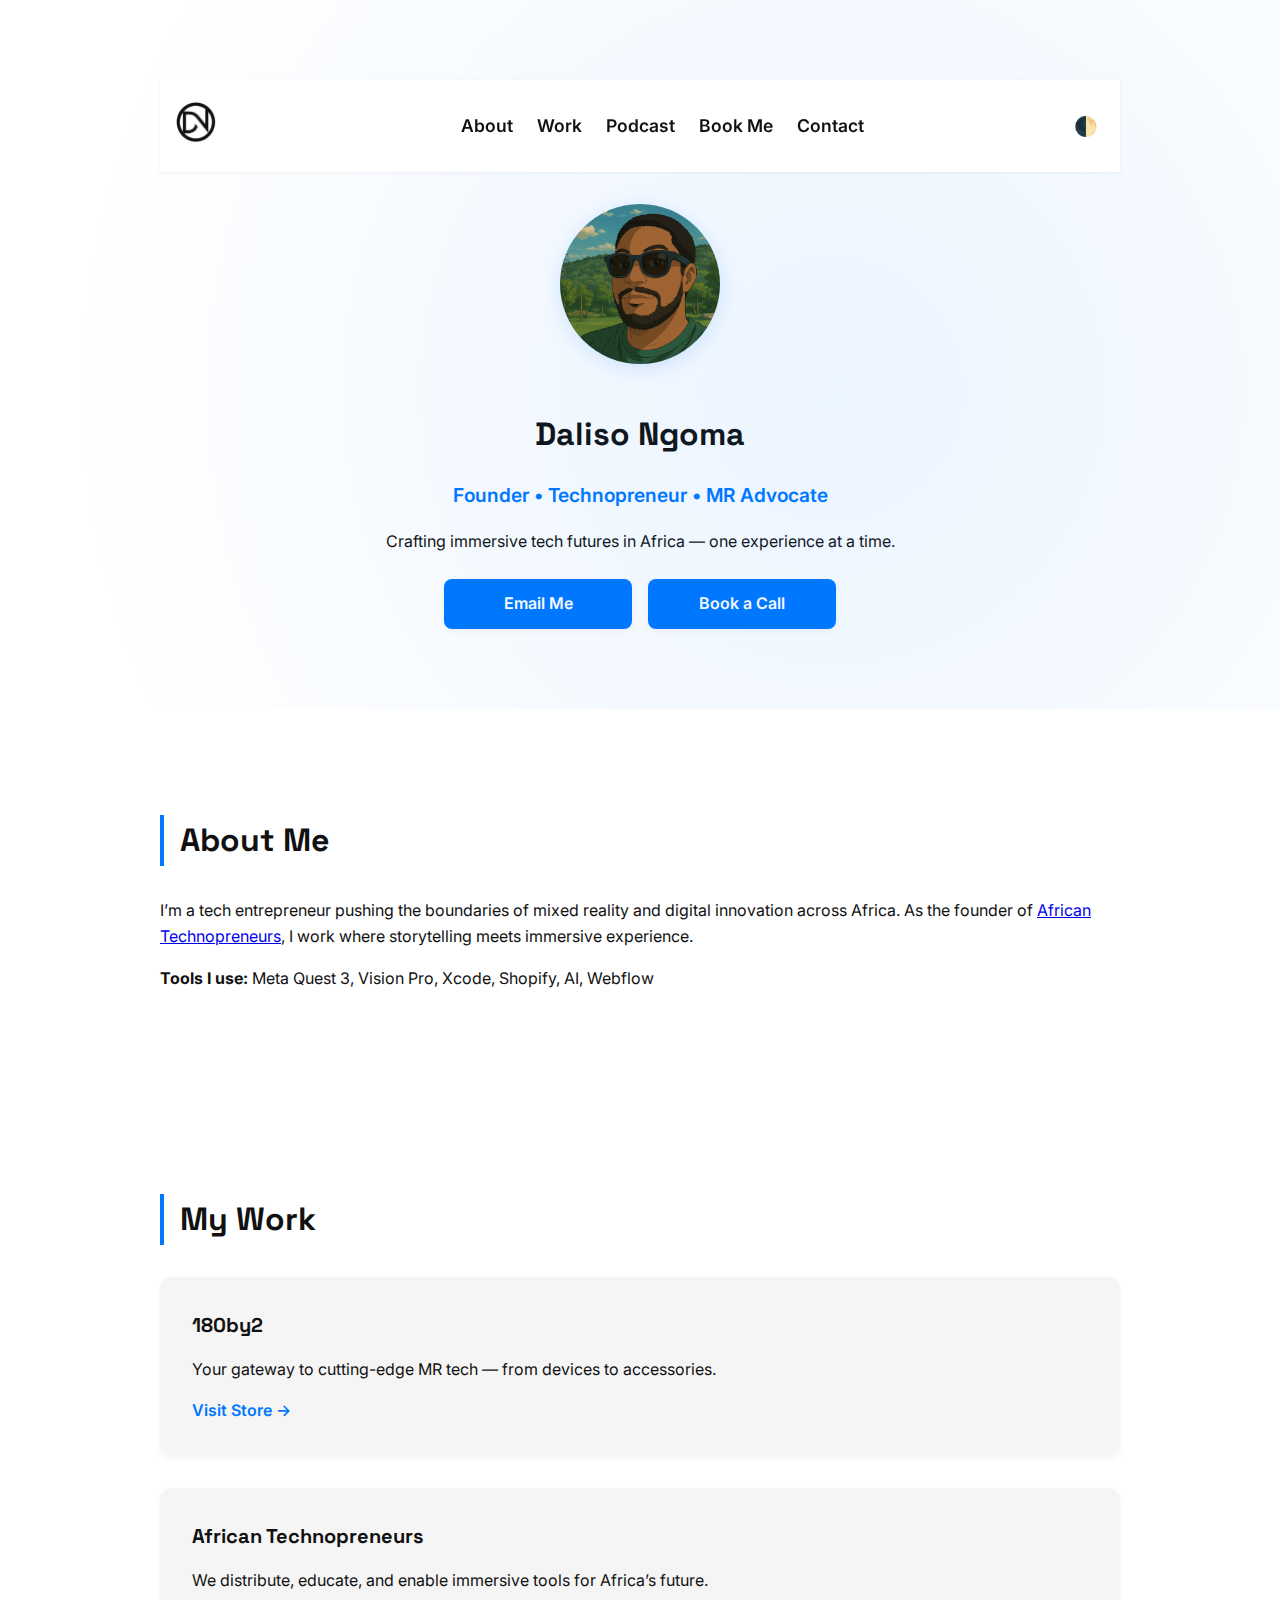
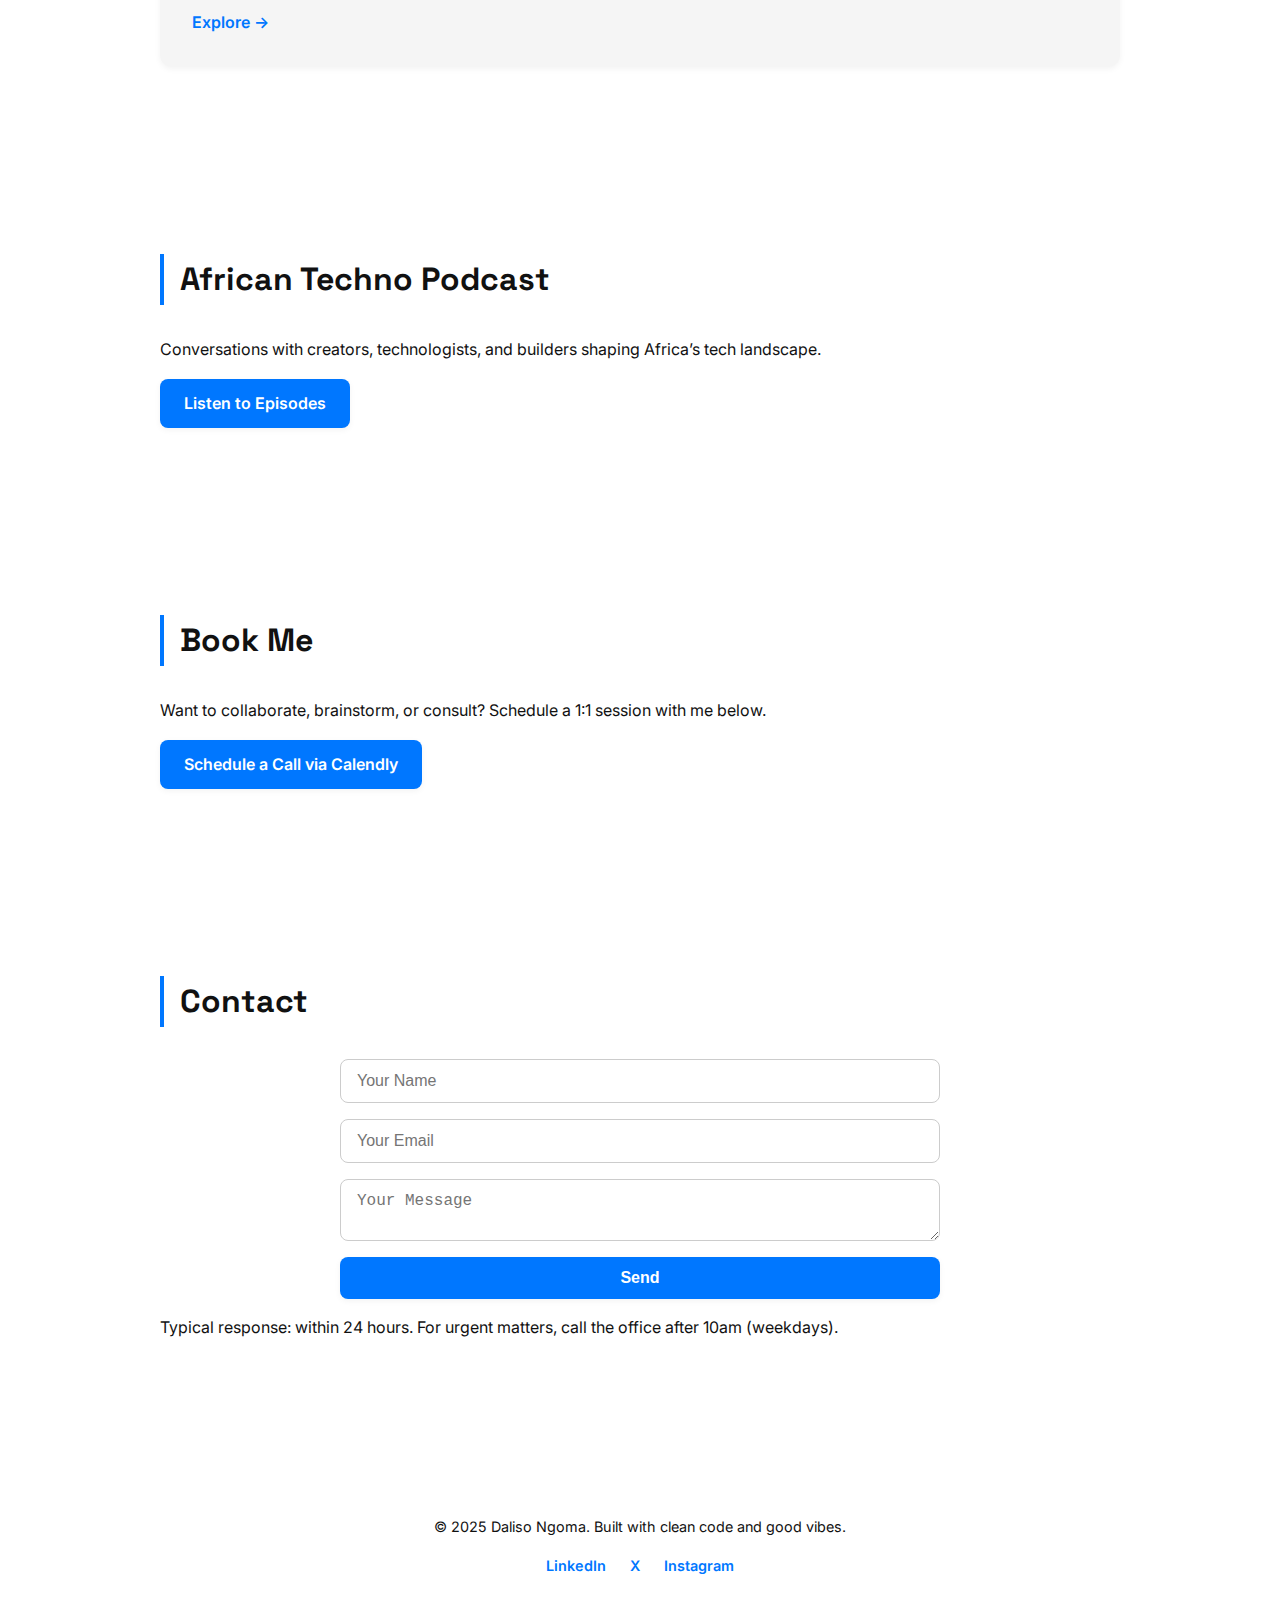
==== index.html @ e817d6d9 "Refined hero layout spacing, CTA polish, and mobile nav menu improvements" ====
<!DOCTYPE html>
<html lang="en" data-theme="light">
<head>
  <meta charset="UTF-8" />
  <meta name="viewport" content="width=device-width, initial-scale=1.0" />
  <meta name="description" content="Daliso Ngoma is a technopreneur and storyteller crafting immersive tech experiences across Africa. Explore his work, podcast, and projects in MR and spatial computing." />
  <meta name="author" content="Daliso Ngoma" />
  <meta name="robots" content="index, follow" />
  <title>Daliso Ngoma</title>
  <link rel="stylesheet" href="css/style.css" />
  <link rel="preconnect" href="https://fonts.googleapis.com" />
  <link rel="preconnect" href="https://fonts.gstatic.com" crossorigin />
  <link href="https://fonts.googleapis.com/css2?family=Inter:wght@400;600&family=Space+Grotesk:wght@500;700&display=swap" rel="stylesheet" />
  <meta property="og:title" content="Daliso Ngoma – Technopreneur & Storyteller" />
  <meta property="og:description" content="Crafting immersive tech experiences across Africa — one experience at a time." />
  <meta property="og:image" content="images/og-image.png" />
  <meta property="og:url" content="https://daliso.com/" />
  <meta property="og:type" content="website" />
  <meta name="twitter:card" content="summary_large_image" />
  <meta name="twitter:title" content="Daliso Ngoma – Technopreneur & Storyteller" />
  <meta name="twitter:description" content="Crafting immersive tech experiences across Africa — one experience at a time." />
  <meta name="twitter:image" content="images/og-image.png" />
  <link rel="canonical" href="https://daliso.com/" />
  <script defer src="js/navbar.js"></script>
  <script defer src="js/toggle-theme.js"></script>
</head>
<body>
  <header class="hero">
    <div class="container">
      <nav class="navbar">
        <div class="logo">
          <a href="#"><img id="site-logo" src="images/logo.png" alt="Daliso Logo" /></a>
        </div>
        <button class="hamburger" id="hamburger" aria-label="Toggle menu">
          <span class="bar"></span>
          <span class="bar"></span>
          <span class="bar"></span>
        </button>
        <ul class="nav-menu" id="nav-menu">
          <li><a href="#about">About</a></li>
          <li><a href="#work">Work</a></li>
          <li><a href="#podcast">Podcast</a></li>
          <li><a href="#calendar">Book Me</a></li>
          <li><a href="#contact">Contact</a></li>
        </ul>
        <button id="theme-toggle" aria-label="Toggle dark mode">🌓</button>
      </nav>
      <div class="hero-content animate-on-scroll">
        <img src="images/hero.png" alt="Daliso Ngoma" class="hero-img" style="margin-top: 2rem;" loading="lazy" />
        <h1>Daliso Ngoma</h1>
        <p class="subtitle">Founder • Technopreneur • MR Advocate</p>
        <p class="tagline">Crafting immersive tech futures in Africa — one experience at a time.</p>
        <div class="cta-buttons">
          <a href="mailto:daliso@africantechno.com" class="btn">Email Me</a>
          <a href="#calendar" class="btn">Book a Call</a>
        </div>
      </div>
    </div>
  </header>

  <main>
    <section id="about" class="section animate-on-scroll">
      <div class="container">
        <h2>About Me</h2>
        <p>I’m a tech entrepreneur pushing the boundaries of mixed reality and digital innovation across Africa. As the founder of <a href="https://africantechno.com" target="_blank">African Technopreneurs</a>, I work where storytelling meets immersive experience.</p>
        <p><strong>Tools I use:</strong> Meta Quest 3, Vision Pro, Xcode, Shopify, AI, Webflow</p>
      </div>
    </section>

    <section id="work" class="section animate-on-scroll">
      <div class="container">
        <h2>My Work</h2>
        <div class="projects">
          <div class="project">
            <h3>180by2</h3>
            <p>Your gateway to cutting-edge MR tech — from devices to accessories.</p>
            <a href="https://180by2.co.za" target="_blank">Visit Store →</a>
          </div>
          <div class="project">
            <h3>African Technopreneurs</h3>
            <p>We distribute, educate, and enable immersive tools for Africa’s future.</p>
            <a href="https://africantechno.com" target="_blank">Explore →</a>
          </div>
        </div>
      </div>
    </section>

    <section id="podcast" class="section animate-on-scroll">
      <div class="container">
        <h2>African Techno Podcast</h2>
        <p>Conversations with creators, technologists, and builders shaping Africa’s tech landscape.</p>
        <a href="https://podcast.africantechno.com" class="btn" target="_blank">Listen to Episodes</a>
      </div>
    </section>

    <section id="calendar" class="section animate-on-scroll">
      <div class="container">
        <h2>Book Me</h2>
        <p>Want to collaborate, brainstorm, or consult? Schedule a 1:1 session with me below.</p>
        <a href="https://calendly.com/daliso" class="btn" target="_blank">Schedule a Call via Calendly</a>
      </div>
    </section>

    <section id="contact" class="section animate-on-scroll">
      <div class="container">
        <h2>Contact</h2>
        <form action="https://formsubmit.co/daliso@africantechno.com" method="POST" class="contact-form">
          <input type="hidden" name="_captcha" value="false" />
          <input type="hidden" name="_next" value="https://daliso.com/thanks.html" />
          <input type="text" name="name" placeholder="Your Name" required />
          <input type="email" name="email" placeholder="Your Email" required />
          <textarea name="message" placeholder="Your Message" required></textarea>
          <button type="submit" class="btn">Send</button>
        </form>
        <p>Typical response: within 24 hours. For urgent matters, call the office after 10am (weekdays).</p>
      </div>
    </section>
  </main>

  <footer>
    <div class="container">
      <p>© 2025 Daliso Ngoma. Built with clean code and good vibes.</p>
      <div class="social">
        <a href="https://linkedin.com/in/djngoma" target="_blank">LinkedIn</a>
        <a href="https://x.com/djngoma" target="_blank">X</a>
        <a href="https://instagram.com/djngoma" target="_blank">Instagram</a>
      </div>
    </div>
  </footer>
</body>
</html>
---- css/style.css ----
/**** css/style.css - with animations and polish ****/

:root {
  --background: #ffffff;
  --text: #111111;
  --accent: #0077ff;
  --card: #f5f5f5;
  --shadow: rgba(0, 0, 0, 0.05);
  --navbar-bg: #ffffff;
  --hamburger-bar: #111111;
}

[data-theme="dark"] {
  --background: #121212;
  --text: #ffffff;
  --accent: #66ccff;
  --card: #1e1e1e;
  --shadow: rgba(255, 255, 255, 0.1);
  --navbar-bg: #1e1e1e;
  --hamburger-bar: #ffffff;
}

body {
  margin: 0;
  font-family: 'Inter', sans-serif;
  background: var(--background);
  color: var(--text);
  line-height: 1.6;
  transition: background 0.3s ease, color 0.3s ease;
}

h1, h2, h3 {
  font-family: 'Space Grotesk', sans-serif;
  margin-bottom: 0.5rem;
  color: var(--text);
}

h2 {
  font-size: 2rem;
  border-left: 4px solid var(--accent);
  padding-left: 1rem;
  margin-bottom: 2rem;
}

.container {
  max-width: 960px;
  margin: 0 auto;
  padding: 2rem 1rem;
  animation: fadeIn 1s ease-in-out;
}

.navbar {
  display: flex;
  justify-content: space-between;
  align-items: center;
  padding: 1rem;
  background: var(--background);
  position: sticky;
  top: 0;
  z-index: 1000;
  box-shadow: 0 1px 4px var(--shadow);
  transition: background 0.3s ease;
}

.navbar .logo img {
  height: 40px;
  transition: filter 0.3s ease;
}

.nav-menu {
  display: flex;
  list-style: none;
  gap: 1.5rem;
}

.nav-menu li a {
  text-decoration: none;
  color: var(--text);
  font-weight: 600;
  position: relative;
  padding: 1rem 0;
  font-size: 1.1rem;
  text-align: center;
}

.nav-menu li a::after {
  content: '';
  position: absolute;
  left: 0;
  bottom: -4px;
  height: 2px;
  width: 0%;
  background: var(--accent);
  transition: width 0.3s ease;
}

.nav-menu li a:hover::after {
  width: 100%;
}

#theme-toggle {
  background: none;
  border: none;
  font-size: 1.2rem;
  cursor: pointer;
  color: var(--text);
}

.hero {
  text-align: center;
  padding: 3rem 1rem;
  background: var(--background);
  animation: fadeUp 1.2s ease;
  position: relative;
  z-index: 1;
  overflow: hidden;
}

.hero::before {
  content: '';
  position: absolute;
  top: -20%;
  left: -10%;
  width: 150%;
  height: 150%;
  background: radial-gradient(circle at center, var(--accent) 0%, transparent 70%);
  opacity: 0.08;
  z-index: 0;
  pointer-events: none;
}

.hero-img {
  width: 160px;
  height: 160px;
  object-fit: cover;
  border-radius: 50%;
  margin-bottom: 1rem;
  margin-top: 2rem;
  box-shadow: 0 4px 20px rgba(0, 119, 255, 0.15);
  transition: transform 0.3s ease, box-shadow 0.3s ease;
  position: relative;
  z-index: 1;
  aspect-ratio: 1 / 1;
}

[data-theme="dark"] .hero-img {
  box-shadow: 0 4px 20px rgba(102, 204, 255, 0.25);
}

.hero-img:hover {
  transform: scale(1.05);
}

.subtitle {
  font-size: 1.2rem;
  font-weight: 600;
  color: var(--accent);
}

.tagline {
  font-size: 1rem;
  max-width: 600px;
  margin: 1rem auto;
}

.cta-buttons {
  margin-top: 1.5rem;
  display: flex;
  flex-wrap: wrap;
  justify-content: center;
  gap: 1rem;
  row-gap: 0.75rem;
}

.btn {
  background: var(--accent);
  color: white;
  padding: 0.75rem 1.5rem;
  border: none;
  border-radius: 8px;
  text-decoration: none;
  font-weight: 600;
  font-size: 1rem;
  transition: transform 0.2s ease, background 0.3s ease, box-shadow 0.3s ease;
  box-shadow: 0 2px 6px var(--shadow);
  display: inline-flex;
  align-items: center;
  justify-content: center;
  min-width: 140px;
}

.btn:hover {
  background: #005fd1;
  transform: translateY(-2px);
  box-shadow: 0 4px 10px var(--shadow);
}

.btn:focus {
  outline: 2px solid var(--accent);
  outline-offset: 3px;
}

.section {
  background: var(--background);
  padding: 3rem 1rem;
  animation: fadeIn 1s ease-in-out;
}

.projects {
  display: grid;
  gap: 2rem;
}

.project, .featured-item {
  background: var(--card);
  padding: 2rem;
  border-radius: 12px;
  box-shadow: 0 2px 6px var(--shadow);
  transition: transform 0.3s ease, box-shadow 0.3s ease;
}

.project:hover, .featured-item:hover {
  transform: translateY(-6px);
  box-shadow: 0 6px 12px var(--shadow);
}

.project h3 {
  margin-top: 0;
  font-size: 1.25rem;
}

.project p {
  margin-bottom: 1rem;
  color: var(--text);
}

.project a {
  color: var(--accent);
  font-weight: 600;
  text-decoration: none;
}

.project a:hover {
  text-decoration: underline;
}

.contact-form {
  display: flex;
  flex-direction: column;
  gap: 1rem;
  max-width: 600px;
  margin: 0 auto;
}

.contact-form input,
.contact-form textarea {
  padding: 0.75rem 1rem;
  border: 1px solid #ccc;
  border-radius: 8px;
  font-size: 1rem;
  background: var(--background);
  color: var(--text);
}

.contact-form button {
  padding: 0.75rem 1rem;
  background: var(--accent);
  color: white;
  font-weight: 600;
  border: none;
  border-radius: 8px;
  cursor: pointer;
  font-size: 1rem;
}

footer {
  text-align: center;
  padding: 2rem 1rem;
  background: var(--background);
  font-size: 0.9rem;
}

footer .social {
  margin-top: 1rem;
  display: flex;
  justify-content: center;
  gap: 1.5rem;
}

footer .social a {
  color: var(--accent);
  font-weight: 600;
  text-decoration: none;
}

footer .social a:hover {
  text-decoration: underline;
}

/* Mobile Navigation */
.hamburger {
  display: none;
  flex-direction: column;
  gap: 4px;
  background: none;
  border: none;
  cursor: pointer;
  z-index: 1001;
  padding: 0.5rem;
}

.hamburger .bar {
  width: 24px;
  height: 3px;
  background-color: var(--hamburger-bar);
  border-radius: 2px;
  transition: all 0.3s ease;
}

@media (max-width: 768px) {
  .nav-menu {
    position: absolute;
    top: 100%;
    right: 0;
    flex-direction: column;
    background: rgba(20, 20, 20, 0.95);
    width: 92%;
    margin: 0 1rem;
    padding: 1rem;
    display: none;
    box-shadow: 0 8px 20px rgba(0,0,0,0.2);
    border-radius: 12px;
    backdrop-filter: blur(10px);
    z-index: 999;
    transform: translateY(-10px);
    transition: all 0.3s ease;
  }

  .nav-menu.show {
    display: flex;
  }

  .hamburger {
    display: flex;
  }
}

/* Animations */
@keyframes fadeIn {
  from { opacity: 0; transform: translateY(20px); }
  to { opacity: 1; transform: translateY(0); }
}

@keyframes fadeUp {
  from { opacity: 0; transform: translateY(40px); }
  to { opacity: 1; transform: translateY(0); }
}
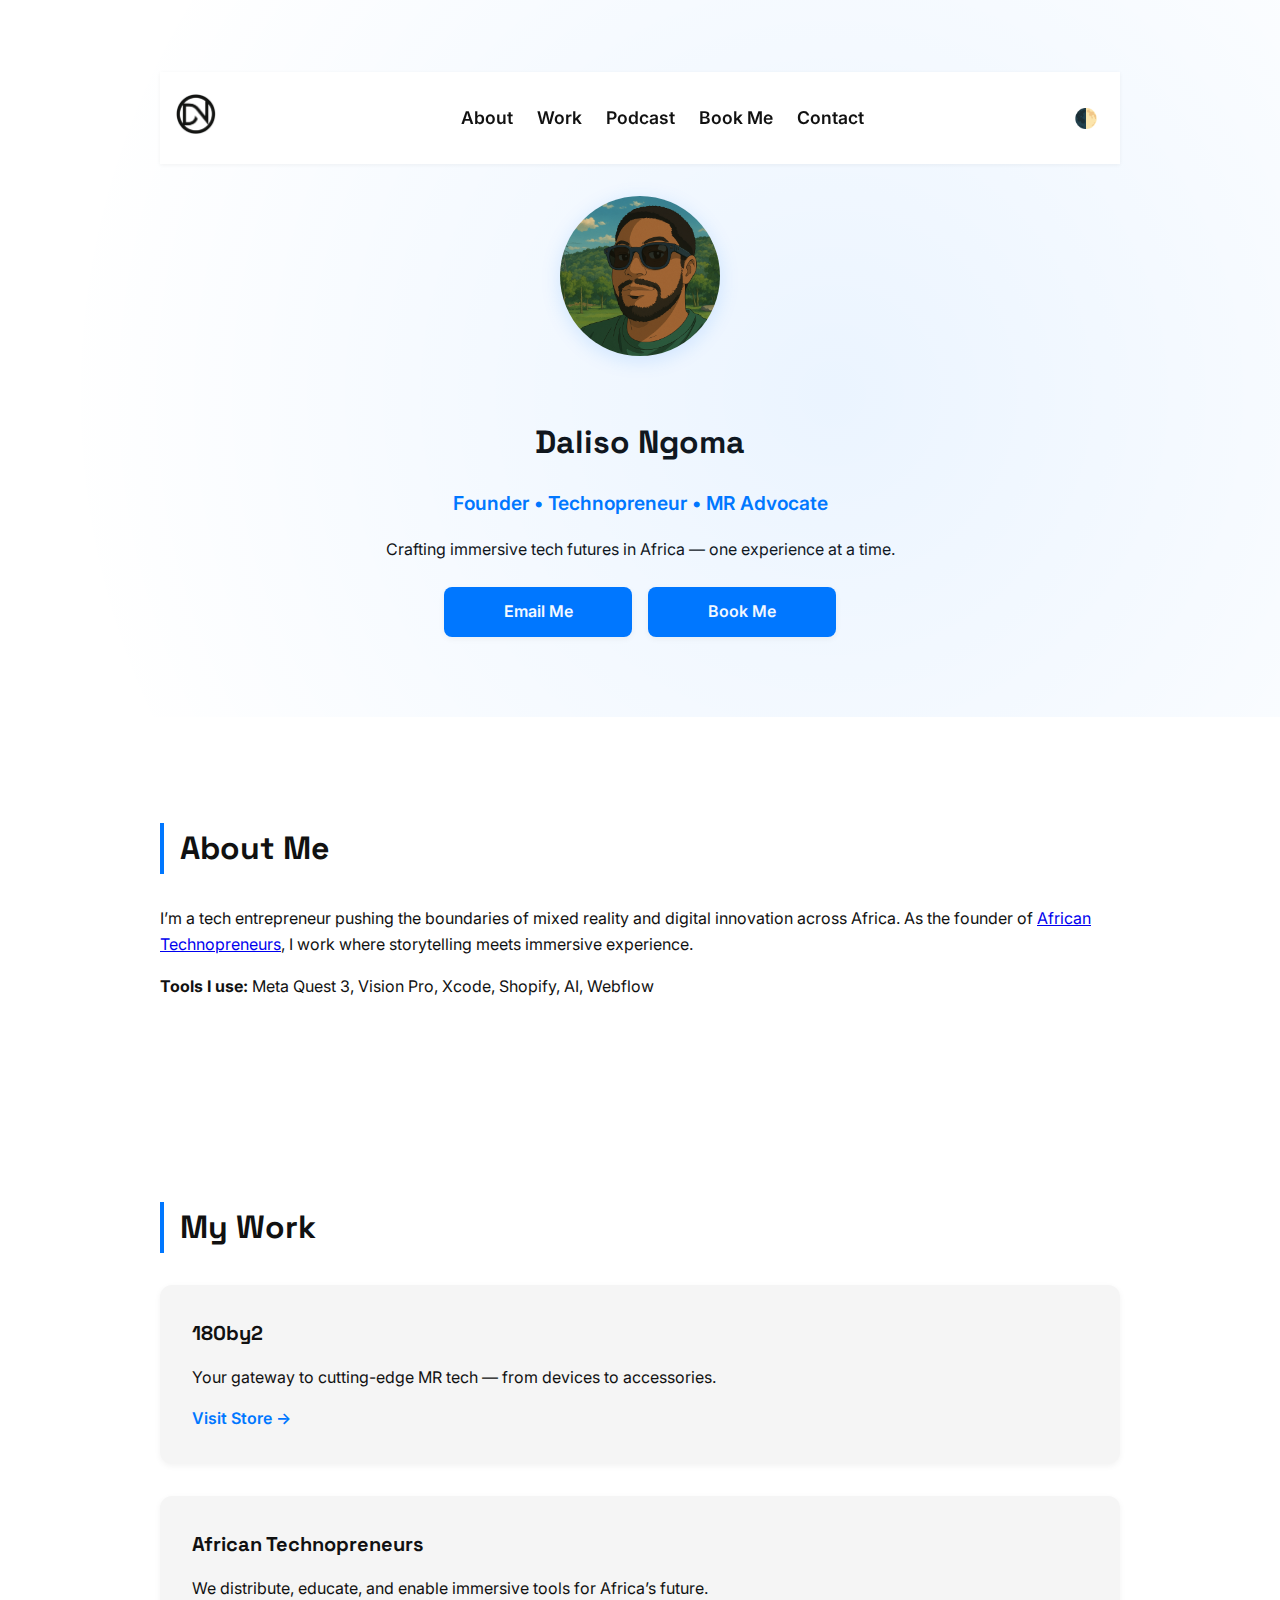
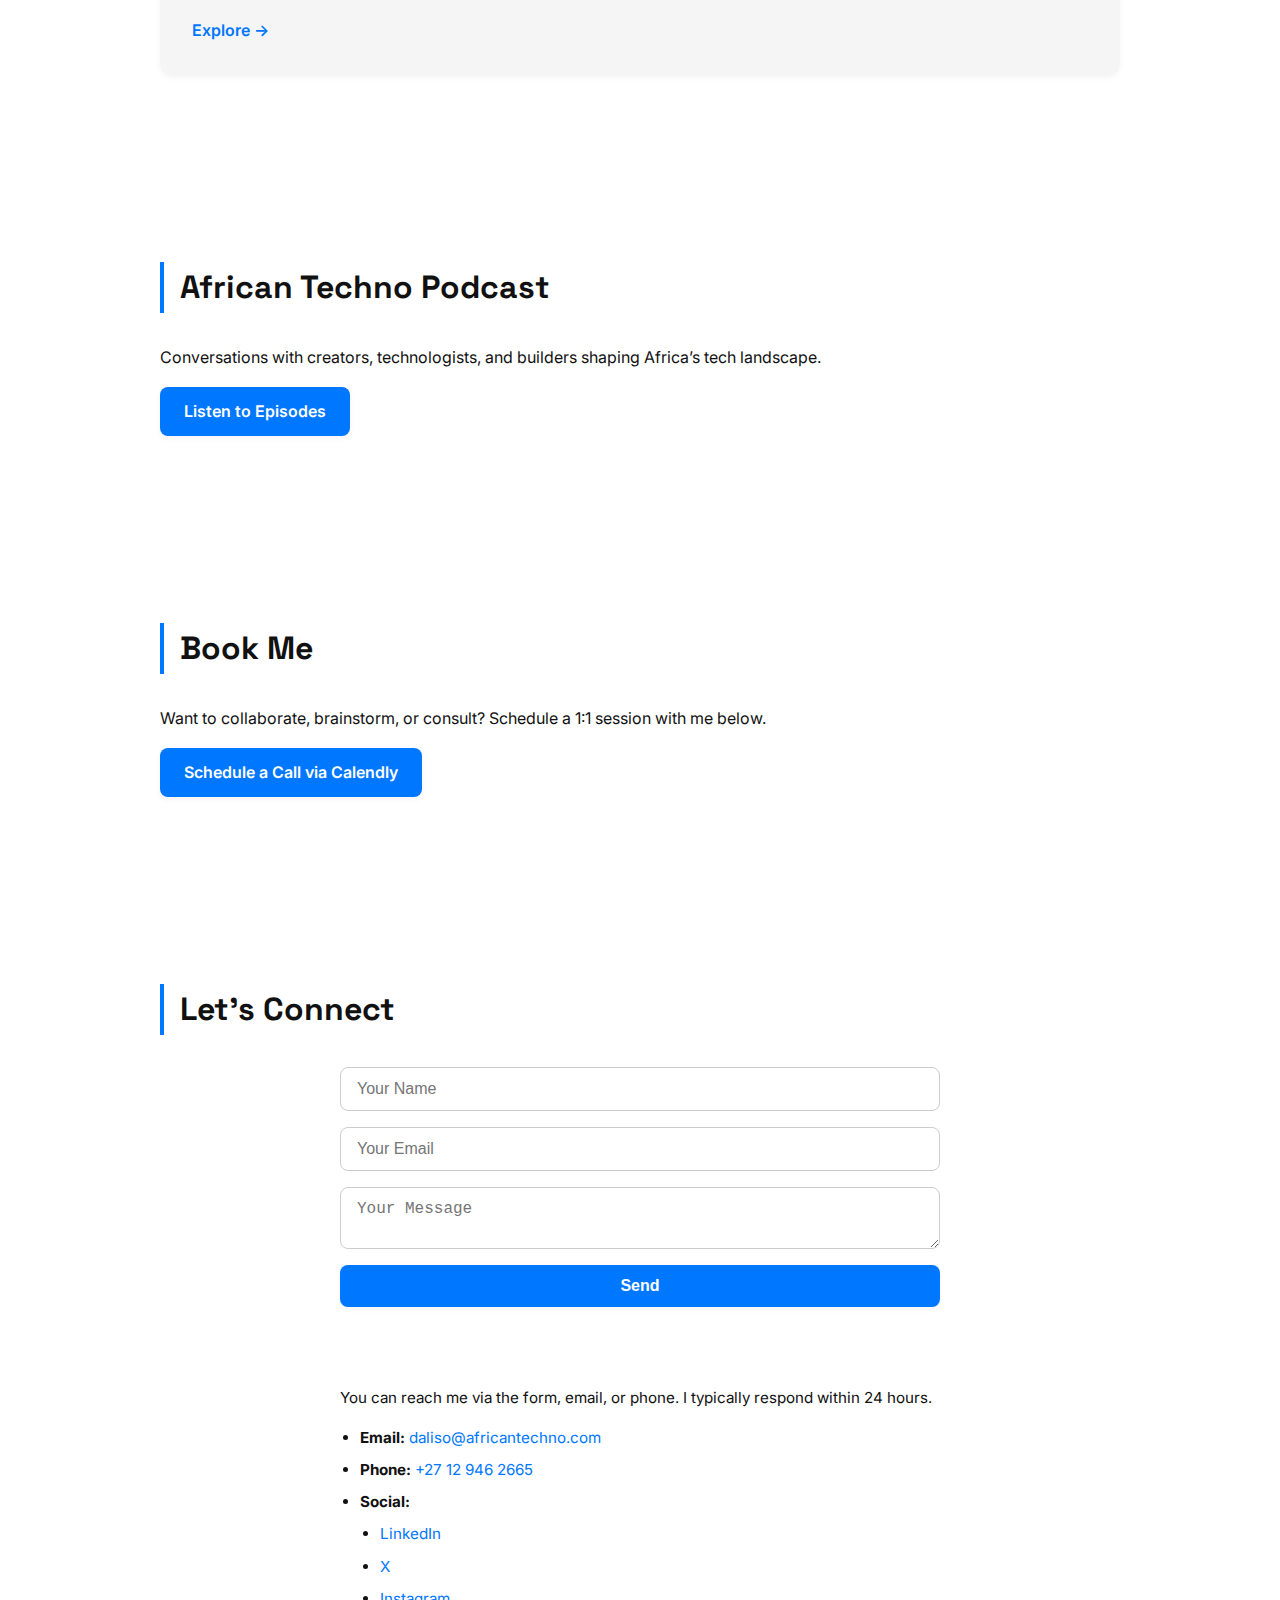
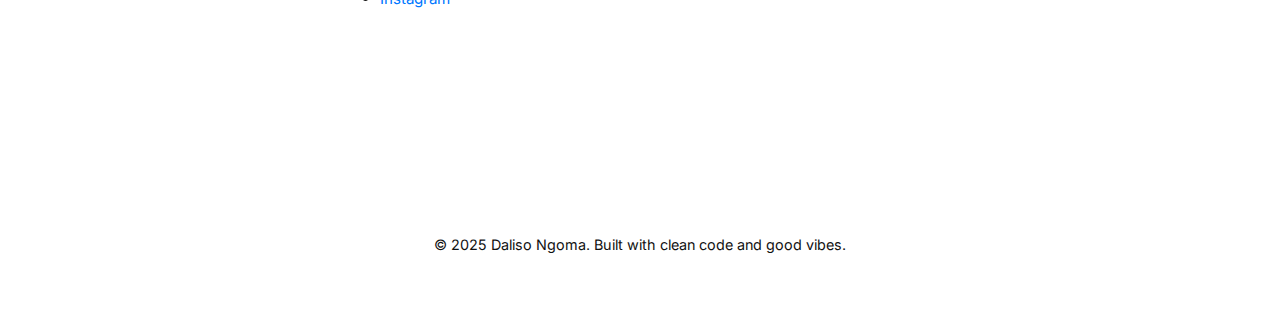
==== commit 63695a8b: "Update contact section: renamed to 'Let's Connect' and improved layout and accessibility" ====
--- a/index.html
+++ b/index.html
@@ -51,8 +51,8 @@
         <p class="subtitle">Founder • Technopreneur • MR Advocate</p>
         <p class="tagline">Crafting immersive tech futures in Africa — one experience at a time.</p>
         <div class="cta-buttons">
-          <a href="mailto:daliso@africantechno.com" class="btn">Email Me</a>
-          <a href="#calendar" class="btn">Book a Call</a>
+          <a href="#contact" class="btn">Email Me</a>
+          <a href="#calendar" class="btn">Book Me</a>
         </div>
       </div>
     </div>
@@ -103,7 +103,7 @@
 
     <section id="contact" class="section animate-on-scroll">
       <div class="container">
-        <h2>Contact</h2>
+        <h2>Let's Connect</h2>
         <form action="https://formsubmit.co/daliso@africantechno.com" method="POST" class="contact-form">
           <input type="hidden" name="_captcha" value="false" />
           <input type="hidden" name="_next" value="https://daliso.com/thanks.html" />
@@ -112,7 +112,20 @@
           <textarea name="message" placeholder="Your Message" required></textarea>
           <button type="submit" class="btn">Send</button>
         </form>
-        <p>Typical response: within 24 hours. For urgent matters, call the office after 10am (weekdays).</p>
+        <div class="contact-info">
+          <p>You can reach me via the form, email, or phone. I typically respond within 24 hours.</p>
+          <ul>
+            <li><strong>Email:</strong> <a href="mailto:daliso@africantechno.com">daliso@africantechno.com</a></li>
+            <li><strong>Phone:</strong> <a href="tel:+27129462665">+27 12 946 2665</a></li>
+            <li><strong>Social:</strong>
+              <ul class="social-links">
+                <li><a href="https://linkedin.com/in/djngoma" target="_blank">LinkedIn</a></li>
+                <li><a href="https://x.com/djngoma" target="_blank">X</a></li>
+                <li><a href="https://instagram.com/djngoma" target="_blank">Instagram</a></li>
+              </ul>
+            </li>
+          </ul>
+        </div>
       </div>
     </section>
   </main>
@@ -120,11 +133,6 @@
   <footer>
     <div class="container">
       <p>© 2025 Daliso Ngoma. Built with clean code and good vibes.</p>
-      <div class="social">
-        <a href="https://linkedin.com/in/djngoma" target="_blank">LinkedIn</a>
-        <a href="https://x.com/djngoma" target="_blank">X</a>
-        <a href="https://instagram.com/djngoma" target="_blank">Instagram</a>
-      </div>
     </div>
   </footer>
 </body>
--- a/css/style.css
+++ b/css/style.css
@@ -108,7 +108,7 @@
 
 .hero {
   text-align: center;
-  padding: 3rem 1rem;
+  padding: 2.5rem 1rem;
   background: var(--background);
   animation: fadeUp 1.2s ease;
   position: relative;
@@ -134,8 +134,8 @@
   height: 160px;
   object-fit: cover;
   border-radius: 50%;
-  margin-bottom: 1rem;
-  margin-top: 2rem;
+  margin-top: 5rem;
+  margin-bottom: 2rem;
   box-shadow: 0 4px 20px rgba(0, 119, 255, 0.15);
   transition: transform 0.3s ease, box-shadow 0.3s ease;
   position: relative;
@@ -165,6 +165,7 @@
 
 .cta-buttons {
   margin-top: 1.5rem;
+  margin-bottom: 0.5rem;
   display: flex;
   flex-wrap: wrap;
   justify-content: center;
@@ -250,6 +251,7 @@
   gap: 1rem;
   max-width: 600px;
   margin: 0 auto;
+  margin-bottom: 3rem;
 }
 
 .contact-form input,
@@ -278,6 +280,7 @@
   padding: 2rem 1rem;
   background: var(--background);
   font-size: 0.9rem;
+  margin-top: 2rem;
 }
 
 footer .social {
@@ -323,7 +326,8 @@
     top: 100%;
     right: 0;
     flex-direction: column;
-    background: rgba(20, 20, 20, 0.95);
+    background: var(--background);
+    padding-top: 1rem;
     width: 92%;
     margin: 0 1rem;
     padding: 1rem;
@@ -354,4 +358,31 @@
 @keyframes fadeUp {
   from { opacity: 0; transform: translateY(40px); }
   to { opacity: 1; transform: translateY(0); }
+}
+
+.contact-info {
+  max-width: 600px;
+  margin: 0 auto;
+  padding: 1rem;
+  font-size: 0.95rem;
+  line-height: 1.6;
+}
+
+.contact-info ul {
+  padding-left: 1.25rem;
+  margin-top: 0.5rem;
+}
+
+.contact-info li {
+  list-style: disc;
+  margin-bottom: 0.5rem;
+}
+
+.contact-info a {
+  color: var(--accent);
+  text-decoration: none;
+}
+
+.contact-info a:hover {
+  text-decoration: underline;
 }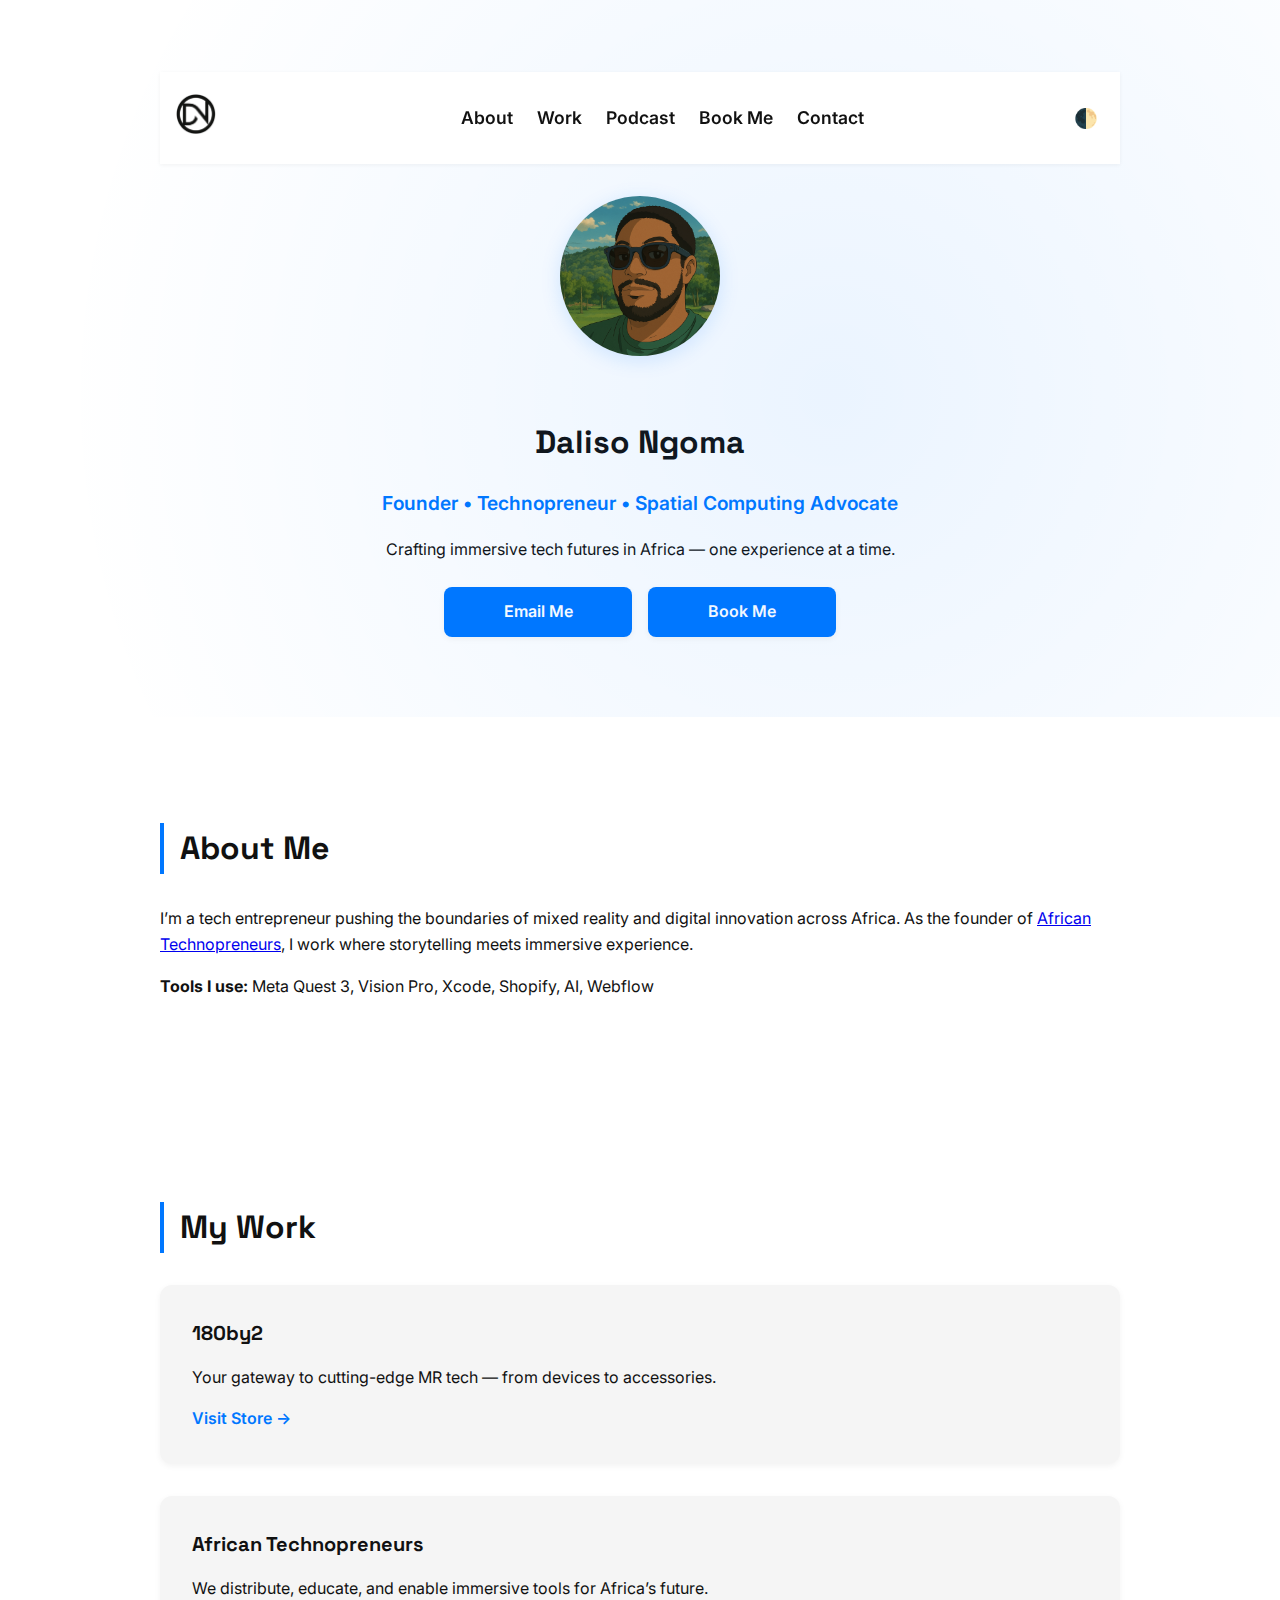
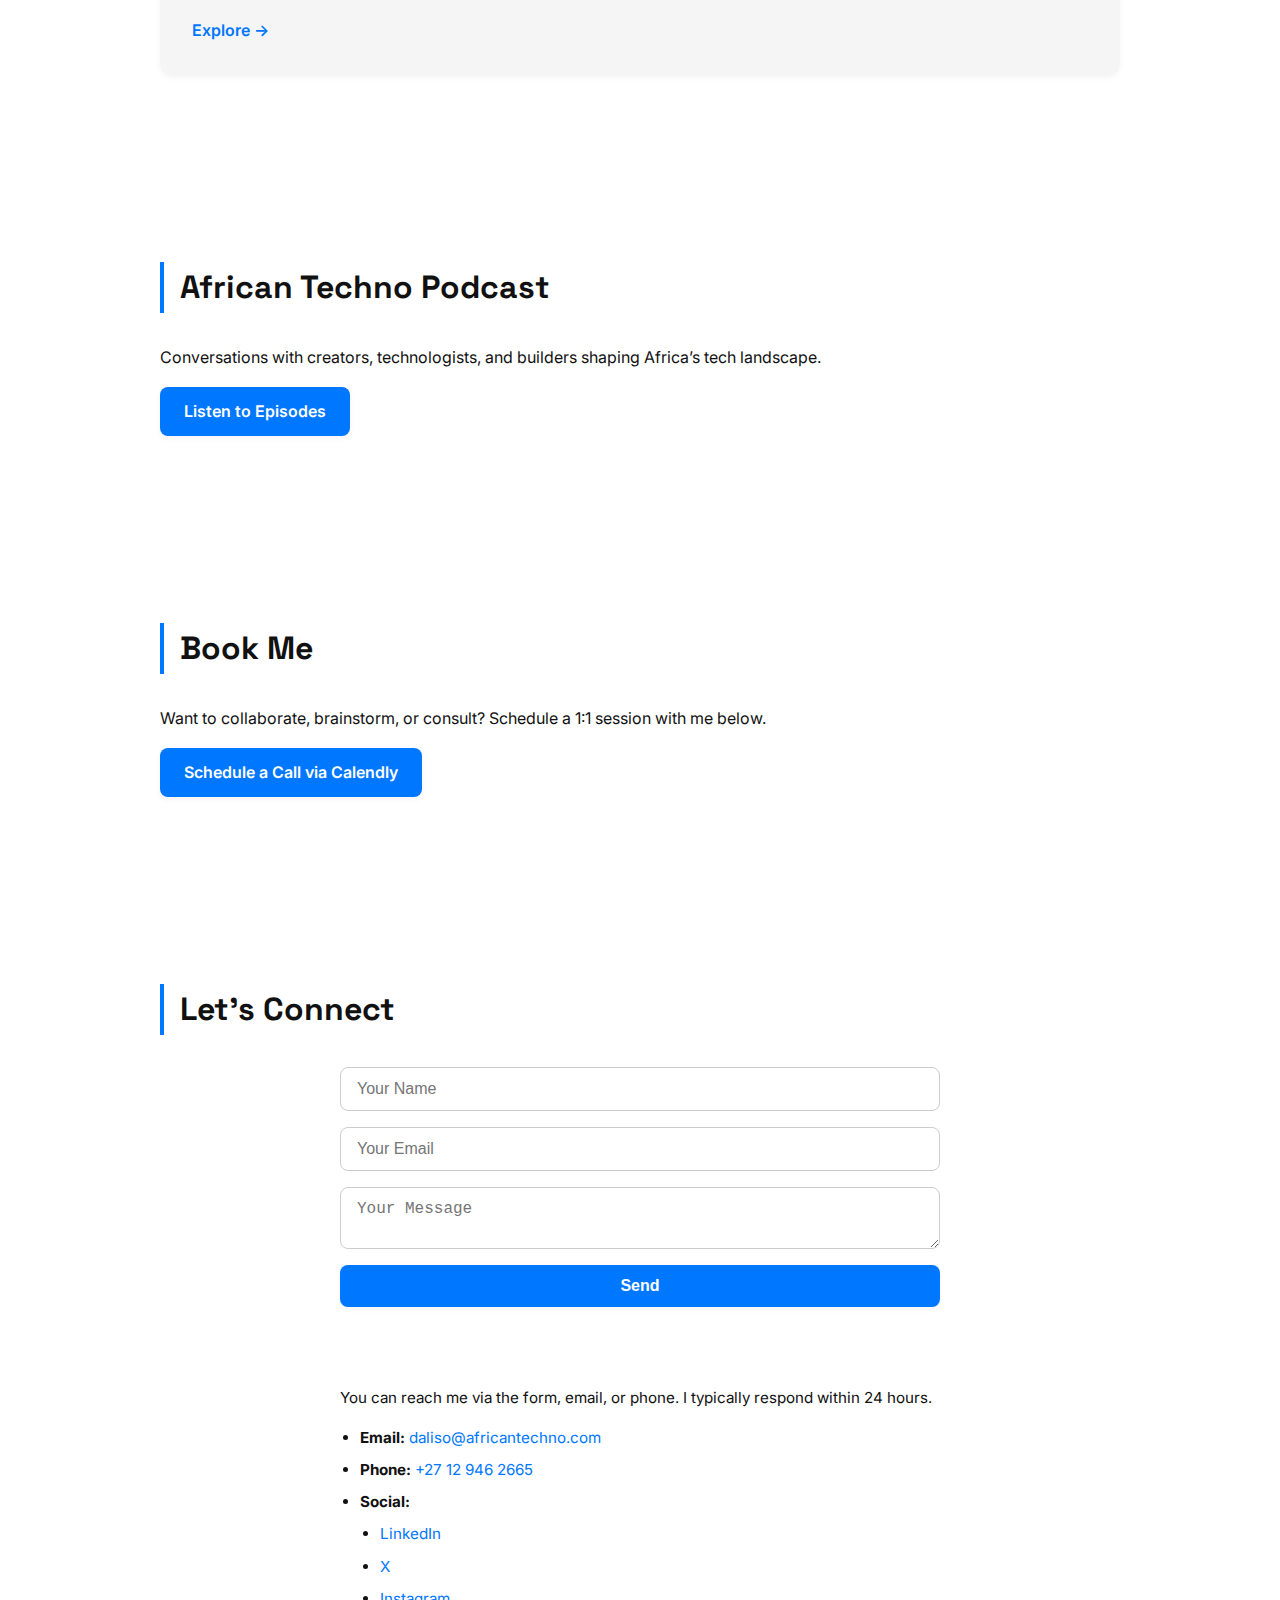
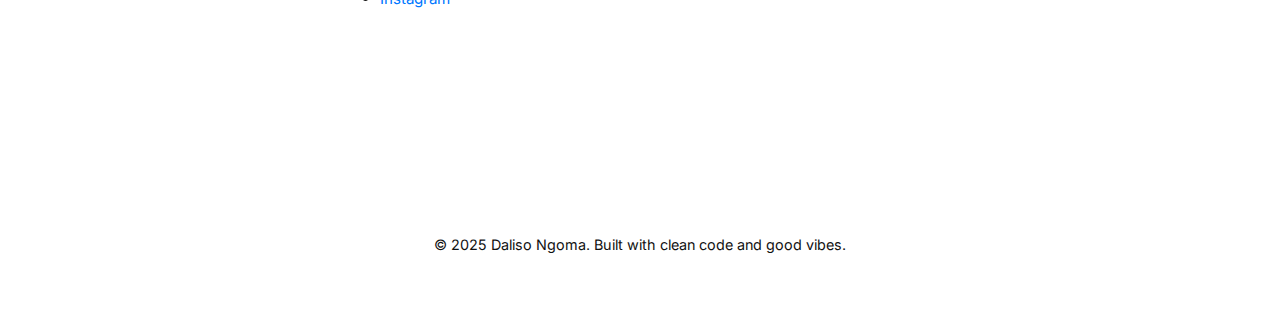
==== commit a4579a03: "Integrate Plausible Analytics with custom event tracking for Calendly" ====
--- a/index.html
+++ b/index.html
@@ -3,11 +3,14 @@
 <head>
   <meta charset="UTF-8" />
   <meta name="viewport" content="width=device-width, initial-scale=1.0" />
-  <meta name="description" content="Daliso Ngoma is a technopreneur and storyteller crafting immersive tech experiences across Africa. Explore his work, podcast, and projects in MR and spatial computing." />
+  <meta name="description" content="Daliso Ngoma is a technopreneur focused on immersive tech, education, and digital innovation across Africa." />
+  <meta name="keywords" content="Daliso Ngoma, immersive tech, spatial computing, MR, African Technopreneurs, Vision Pro, Meta Quest, podcast, VR, AR, South African technopreneur" />
   <meta name="author" content="Daliso Ngoma" />
   <meta name="robots" content="index, follow" />
   <title>Daliso Ngoma</title>
-  <link rel="stylesheet" href="css/style.css" />
+  <link rel="icon" href="images/favicon.ico" type="image/x-icon" />
+  <link rel="manifest" href="manifest.webmanifest" />
+  <link rel="stylesheet" href="css/style.css?v=20250411" />
   <link rel="preconnect" href="https://fonts.googleapis.com" />
   <link rel="preconnect" href="https://fonts.gstatic.com" crossorigin />
   <link href="https://fonts.googleapis.com/css2?family=Inter:wght@400;600&family=Space+Grotesk:wght@500;700&display=swap" rel="stylesheet" />
@@ -21,8 +24,35 @@
   <meta name="twitter:description" content="Crafting immersive tech experiences across Africa — one experience at a time." />
   <meta name="twitter:image" content="images/og-image.png" />
   <link rel="canonical" href="https://daliso.com/" />
-  <script defer src="js/navbar.js"></script>
-  <script defer src="js/toggle-theme.js"></script>
+  <script defer src="js/navbar.js?v=20250411"></script>
+  <script defer src="js/toggle-theme.js?v=20250411"></script>
+  <script type="application/ld+json">
+{
+  "@context": "https://schema.org",
+  "@type": "Person",
+  "name": "Daliso Ngoma",
+  "url": "https://daliso.com",
+  "sameAs": [
+    "https://x.com/djngoma",
+    "https://linkedin.com/in/djngoma",
+    "https://instagram.com/djngoma"
+  ],
+  "jobTitle": "Founder & Technopreneur",
+  "worksFor": {
+    "@type": "Organization",
+    "name": "African Technopreneurs"
+  },
+  "knowsAbout": ["Mixed Reality", "Spatial Computing", "VR", "AR", "Education", "Ecommerce", "Digital Innovation"],
+  "description": "Daliso Ngoma is a technopreneur leading immersive tech adoption across Africa through education, innovation, and retail.",
+  "image": "https://daliso.com/images/hero.png"
+}
+</script>
+  <script defer data-domain="daliso.com" src="https://plausible.io/js/script.file-downloads.hash.outbound-links.pageview-props.revenue.tagged-events.js"></script>
+  <script>
+    window.plausible = window.plausible || function() {
+      (window.plausible.q = window.plausible.q || []).push(arguments)
+    }
+  </script>
 </head>
 <body>
   <header class="hero">
@@ -48,7 +78,7 @@
       <div class="hero-content animate-on-scroll">
         <img src="images/hero.png" alt="Daliso Ngoma" class="hero-img" style="margin-top: 2rem;" loading="lazy" />
         <h1>Daliso Ngoma</h1>
-        <p class="subtitle">Founder • Technopreneur • MR Advocate</p>
+        <p class="subtitle">Founder • Technopreneur • Spatial Computing Advocate</p>
         <p class="tagline">Crafting immersive tech futures in Africa — one experience at a time.</p>
         <div class="cta-buttons">
           <a href="#contact" class="btn">Email Me</a>
@@ -97,7 +127,7 @@
       <div class="container">
         <h2>Book Me</h2>
         <p>Want to collaborate, brainstorm, or consult? Schedule a 1:1 session with me below.</p>
-        <a href="https://calendly.com/daliso" class="btn" target="_blank">Schedule a Call via Calendly</a>
+        <a href="https://calendly.com/daliso" class="btn" target="_blank" onclick="plausible('BookMeClick')">Schedule a Call via Calendly</a>
       </div>
     </section>
 
@@ -135,5 +165,8 @@
       <p>© 2025 Daliso Ngoma. Built with clean code and good vibes.</p>
     </div>
   </footer>
+  <script defer src="js/smooth-scroll.js?v=20250411"></script>
+  <script defer src="js/scroll-animate.js?v=20250411"></script>
+  <script defer src="js/carousel.js?v=20250411"></script>
 </body>
 </html>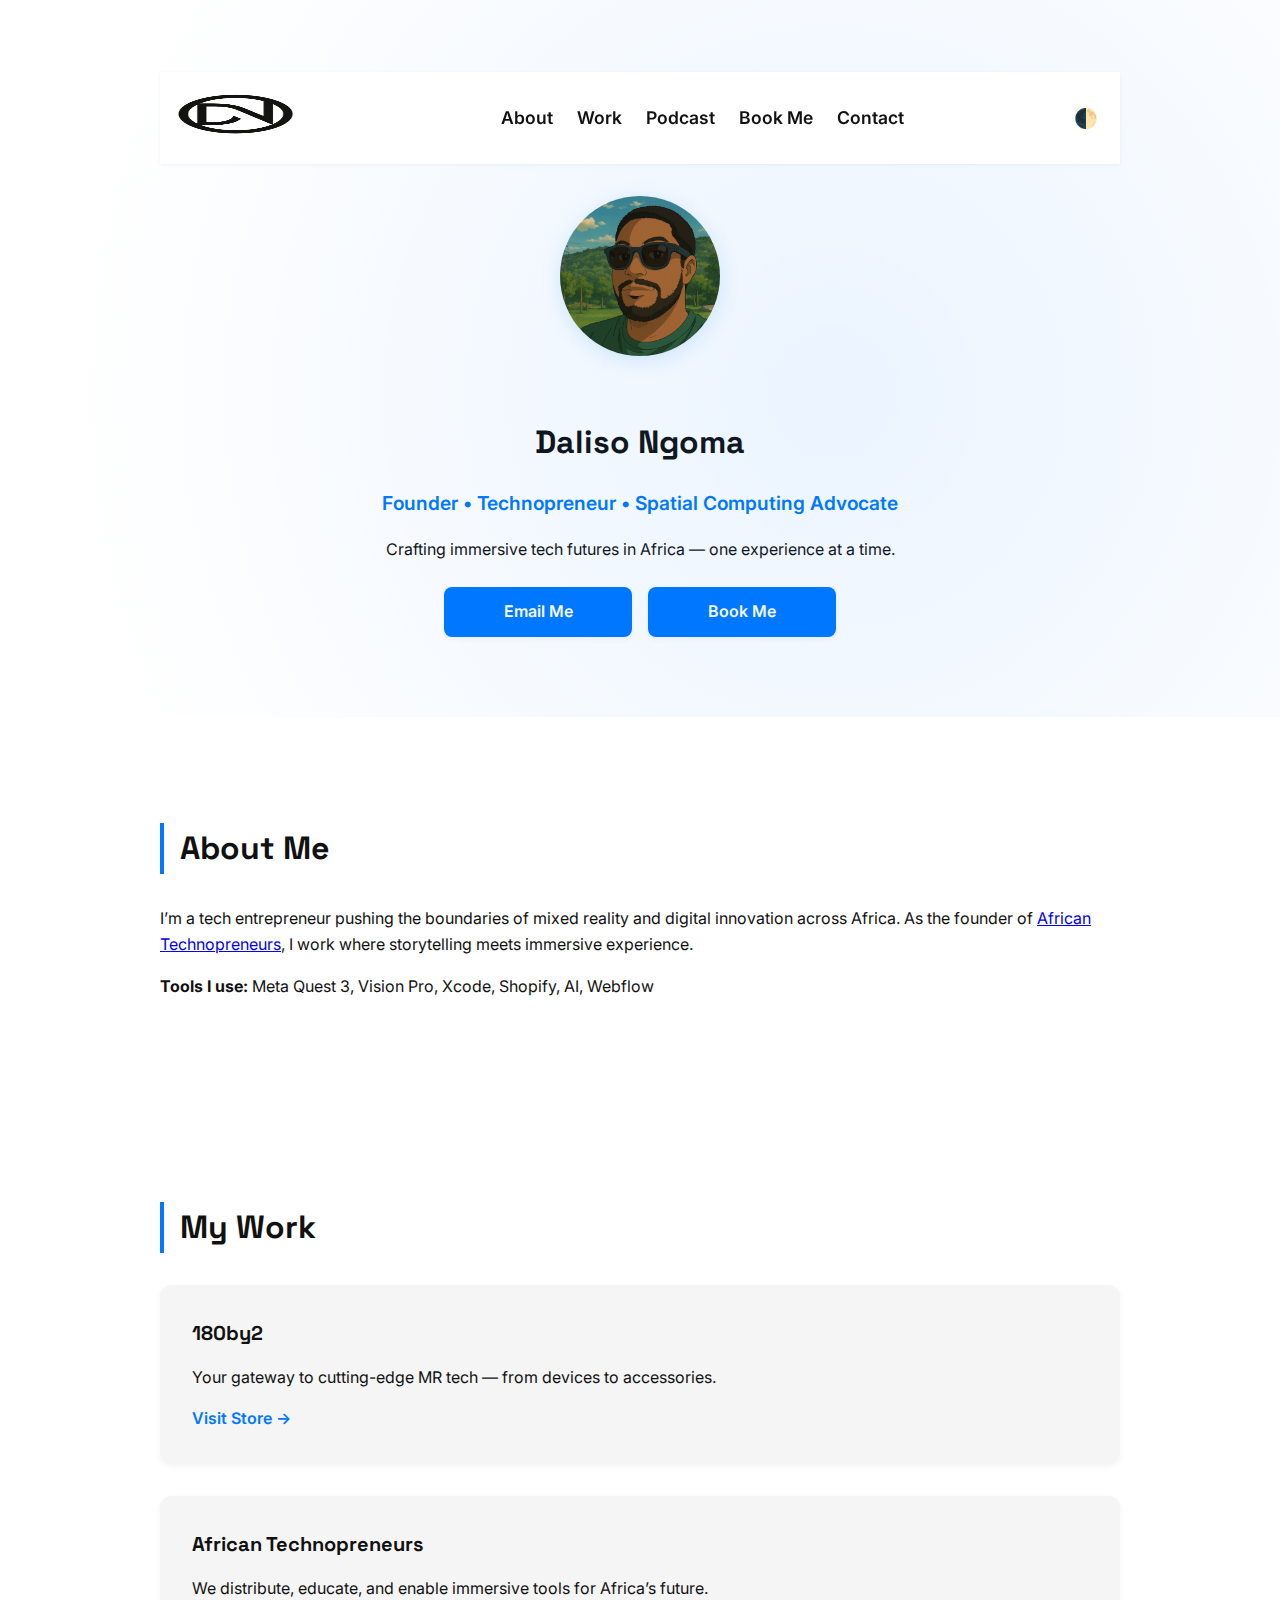
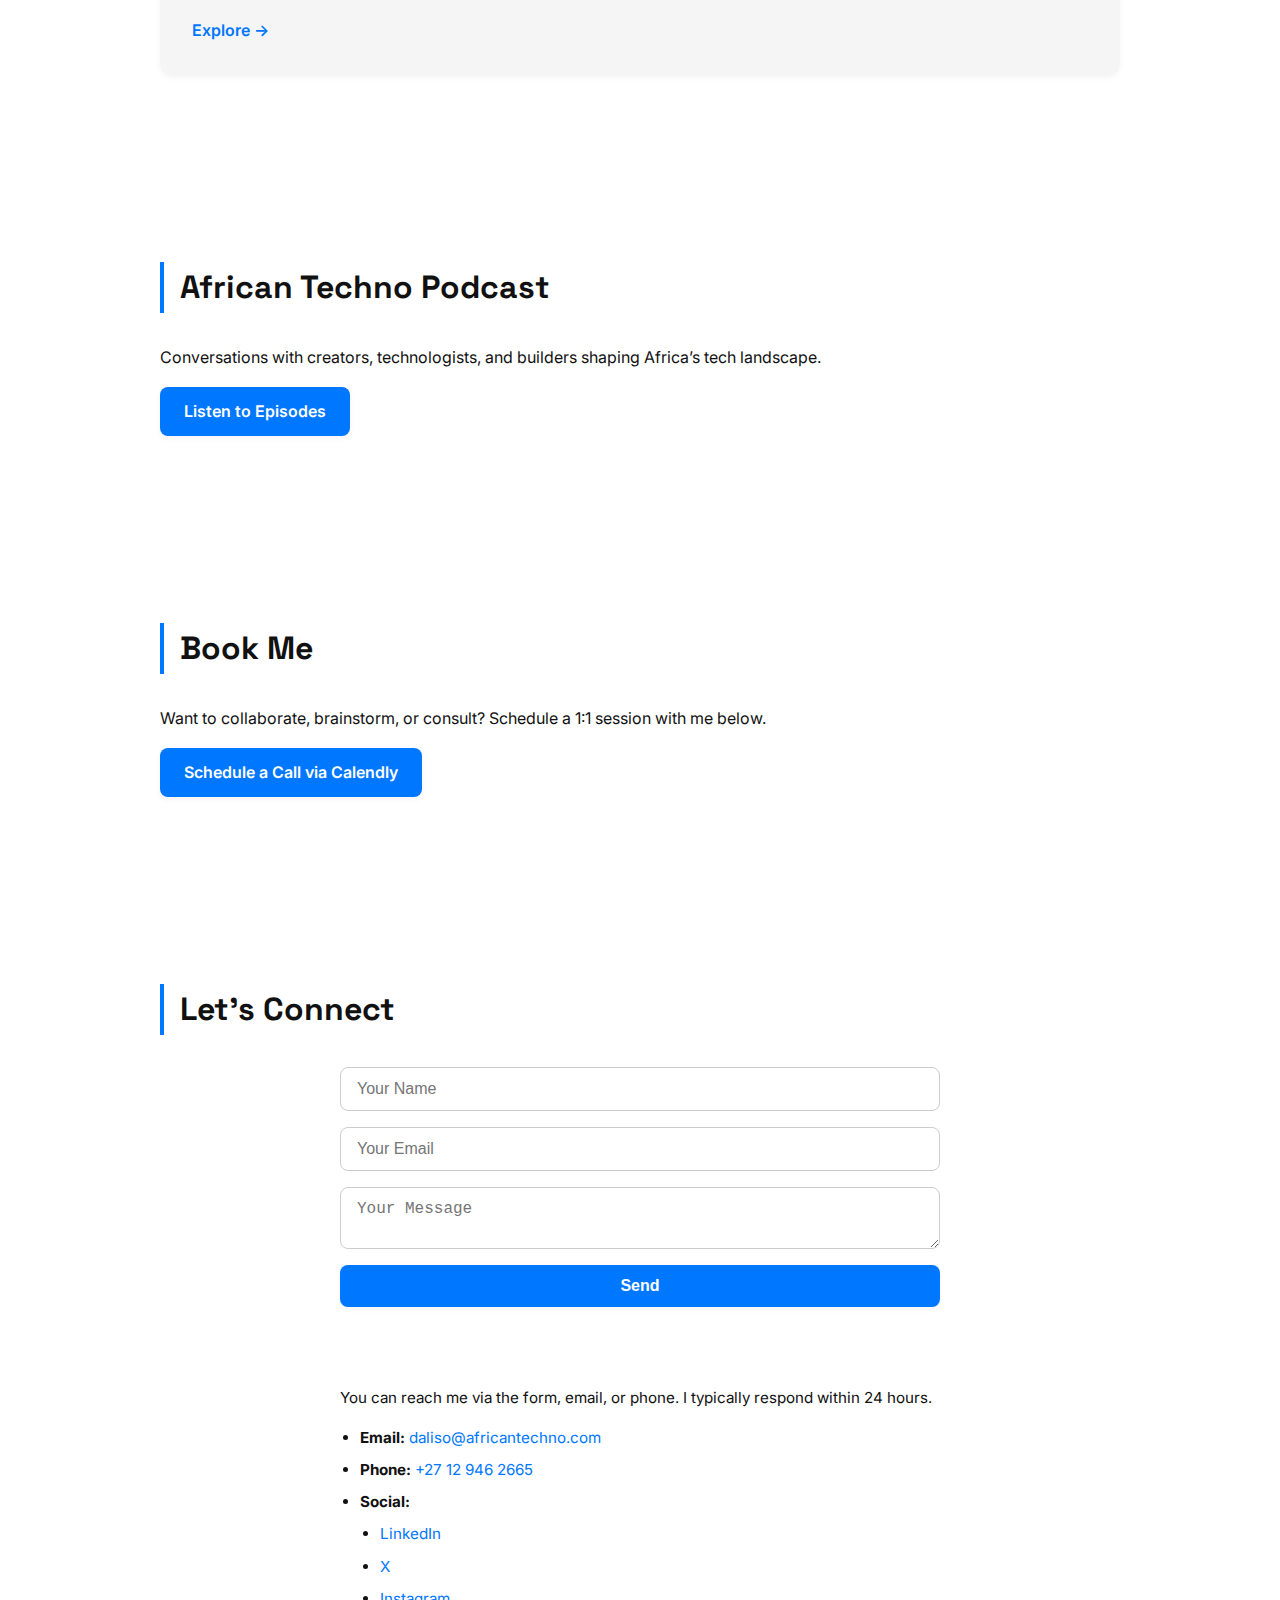
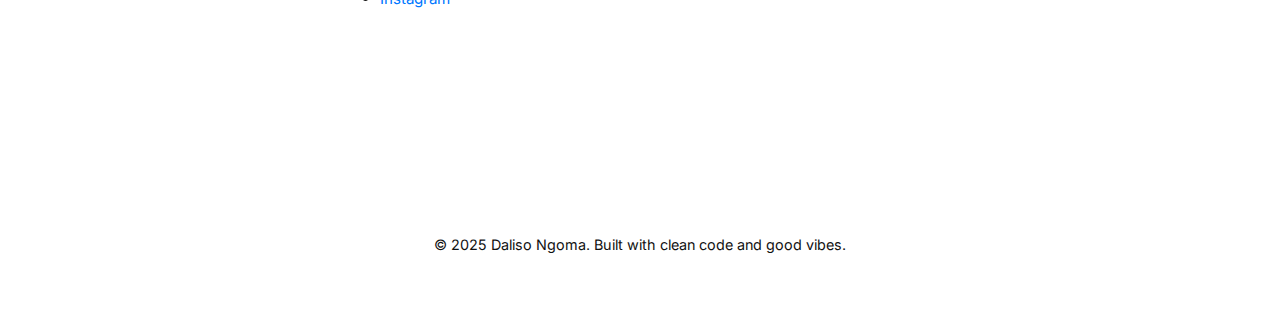
==== commit e7a72d62: "Optimize featured images with lazy loading, decoding async, and dimension attributes" ====
--- a/index.html
+++ b/index.html
@@ -59,7 +59,7 @@
     <div class="container">
       <nav class="navbar">
         <div class="logo">
-          <a href="#"><img id="site-logo" src="images/logo.png" alt="Daliso Logo" /></a>
+          <a href="#"><img id="site-logo" src="images/logo.png" alt="Daliso Ngoma logo" width="120" height="40" loading="lazy" decoding="async" /></a>
         </div>
         <button class="hamburger" id="hamburger" aria-label="Toggle menu">
           <span class="bar"></span>
@@ -76,7 +76,7 @@
         <button id="theme-toggle" aria-label="Toggle dark mode">🌓</button>
       </nav>
       <div class="hero-content animate-on-scroll">
-        <img src="images/hero.png" alt="Daliso Ngoma" class="hero-img" style="margin-top: 2rem;" loading="lazy" />
+        <img src="images/hero.png" alt="Daliso Ngoma illustrated portrait" class="hero-img" style="margin-top: 2rem;" loading="lazy" decoding="async" width="160" height="160" />
         <h1>Daliso Ngoma</h1>
         <p class="subtitle">Founder • Technopreneur • Spatial Computing Advocate</p>
         <p class="tagline">Crafting immersive tech futures in Africa — one experience at a time.</p>
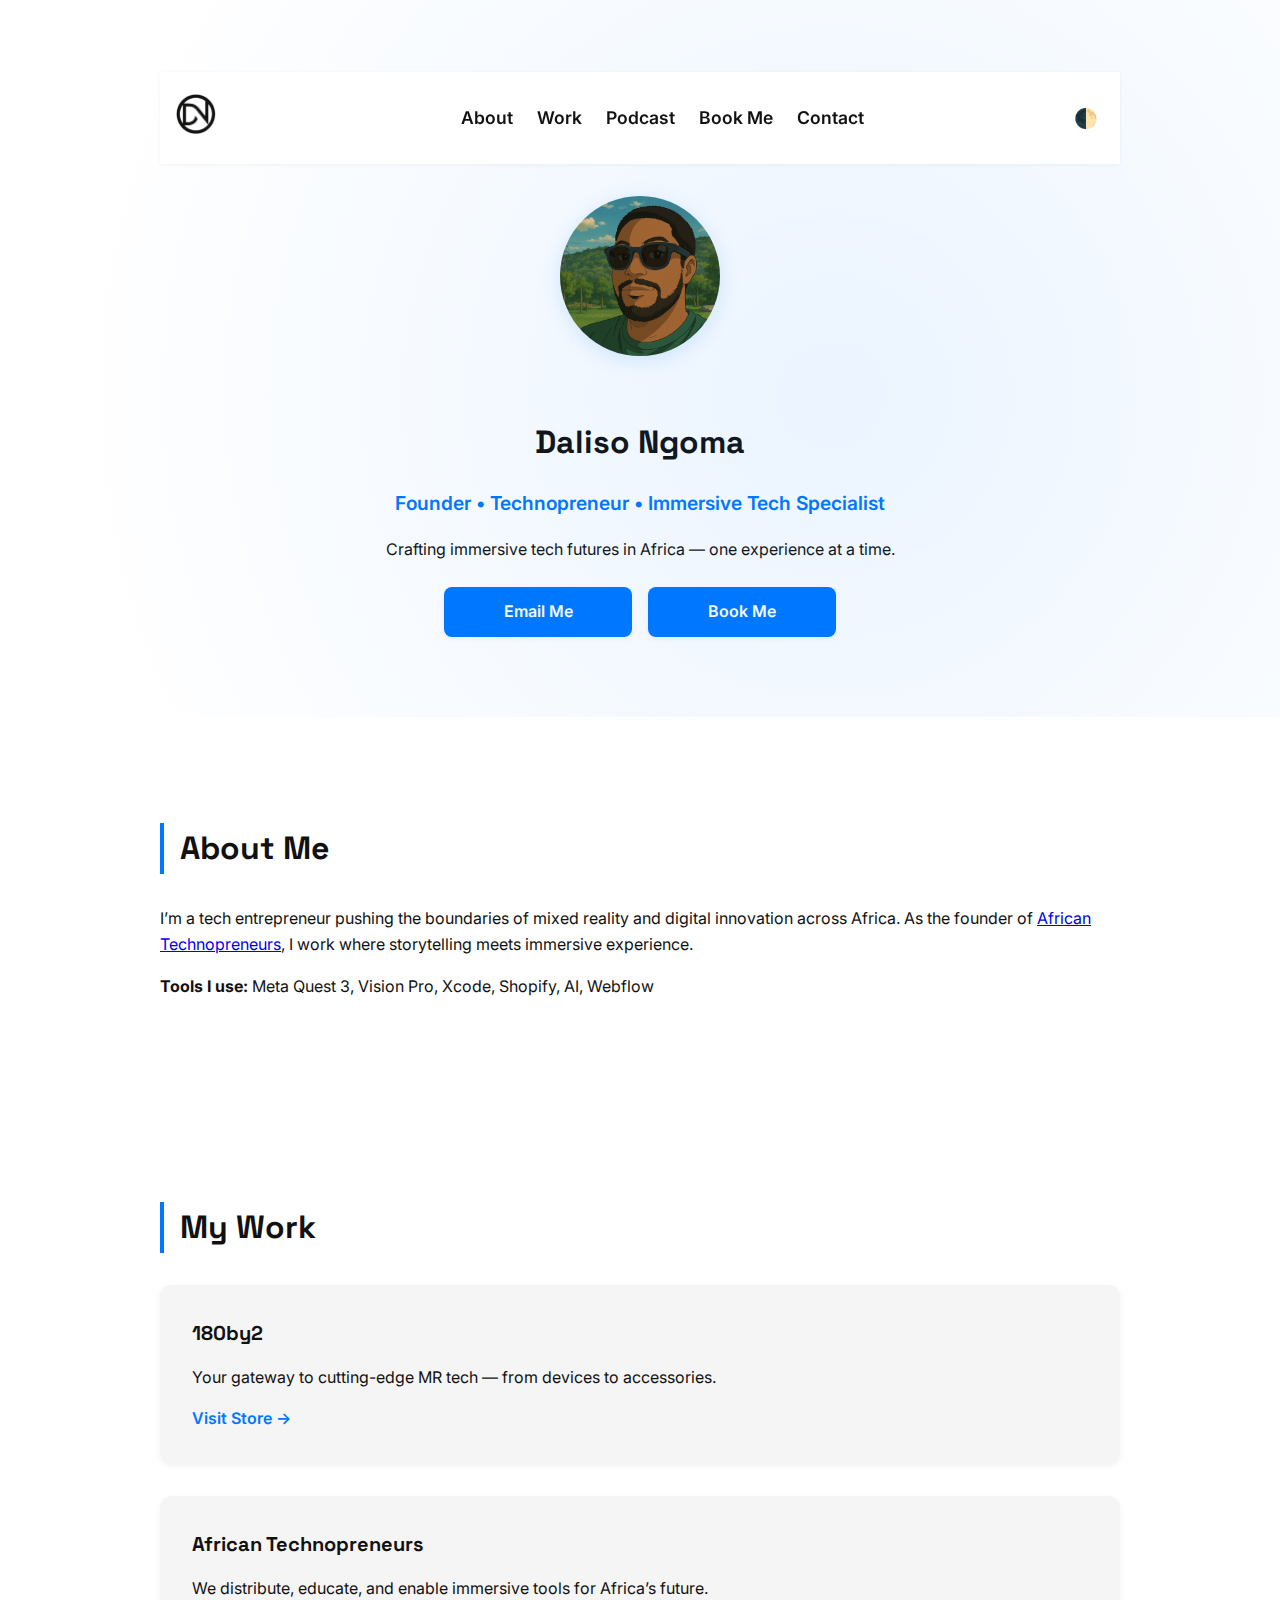
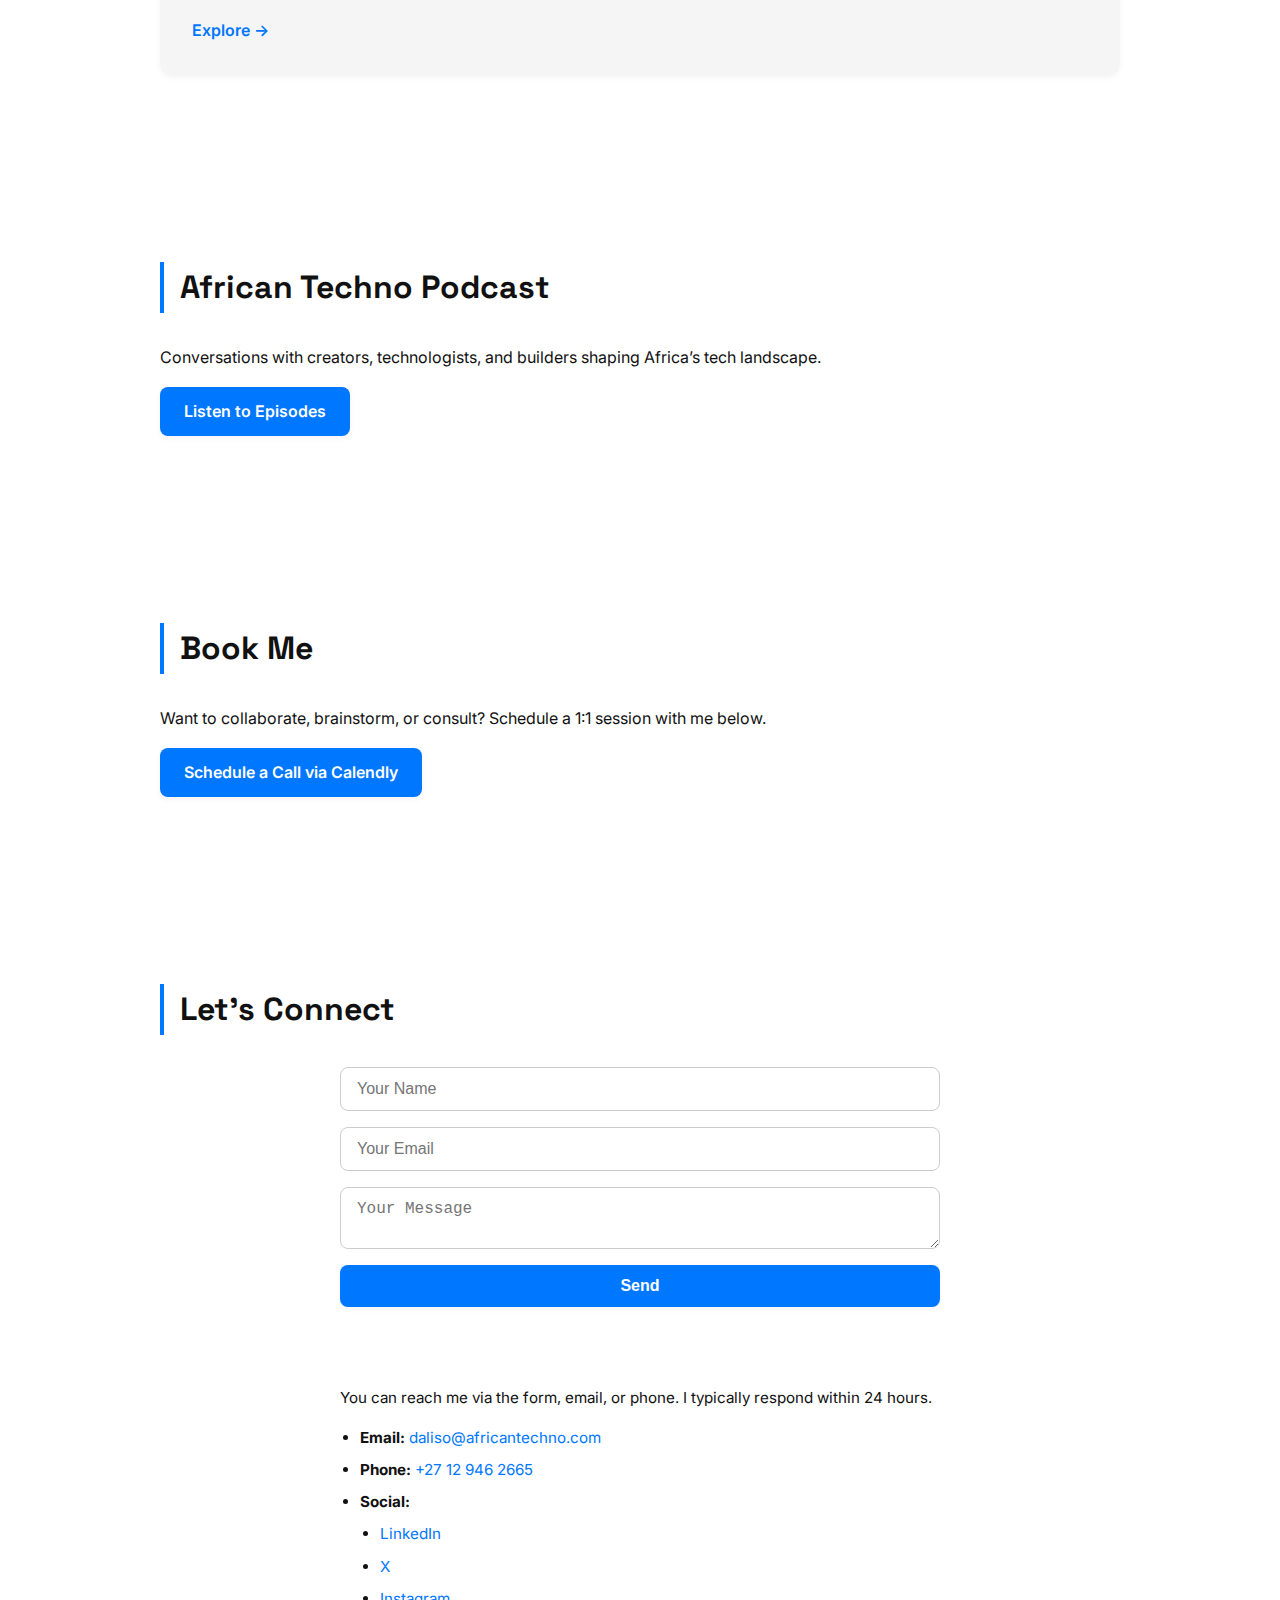
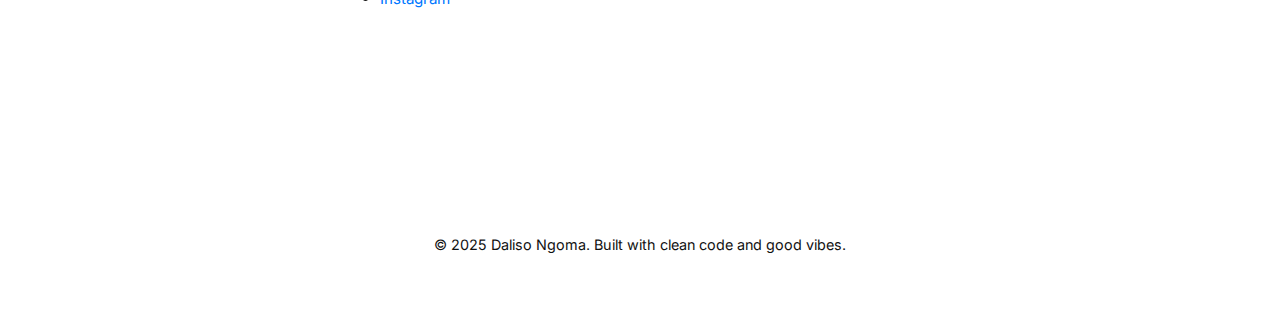
==== commit 73095e23: "Update hero subtitle for clarity and accessibility" ====
--- a/index.html
+++ b/index.html
@@ -47,19 +47,13 @@
   "image": "https://daliso.com/images/hero.png"
 }
 </script>
-  <script defer data-domain="daliso.com" src="https://plausible.io/js/script.file-downloads.hash.outbound-links.pageview-props.revenue.tagged-events.js"></script>
-  <script>
-    window.plausible = window.plausible || function() {
-      (window.plausible.q = window.plausible.q || []).push(arguments)
-    }
-  </script>
 </head>
 <body>
   <header class="hero">
     <div class="container">
       <nav class="navbar">
         <div class="logo">
-          <a href="#"><img id="site-logo" src="images/logo.png" alt="Daliso Ngoma logo" width="120" height="40" loading="lazy" decoding="async" /></a>
+          <a href="#"><img id="site-logo" src="images/logo.png" alt="Daliso Logo" /></a>
         </div>
         <button class="hamburger" id="hamburger" aria-label="Toggle menu">
           <span class="bar"></span>
@@ -76,9 +70,9 @@
         <button id="theme-toggle" aria-label="Toggle dark mode">🌓</button>
       </nav>
       <div class="hero-content animate-on-scroll">
-        <img src="images/hero.png" alt="Daliso Ngoma illustrated portrait" class="hero-img" style="margin-top: 2rem;" loading="lazy" decoding="async" width="160" height="160" />
+        <img src="images/hero.png" alt="Daliso Ngoma" class="hero-img" style="margin-top: 2rem;" loading="lazy" />
         <h1>Daliso Ngoma</h1>
-        <p class="subtitle">Founder • Technopreneur • Spatial Computing Advocate</p>
+        <p class="subtitle">Founder • Technopreneur • Immersive Tech Specialist</p>
         <p class="tagline">Crafting immersive tech futures in Africa — one experience at a time.</p>
         <div class="cta-buttons">
           <a href="#contact" class="btn">Email Me</a>
@@ -127,7 +121,7 @@
       <div class="container">
         <h2>Book Me</h2>
         <p>Want to collaborate, brainstorm, or consult? Schedule a 1:1 session with me below.</p>
-        <a href="https://calendly.com/daliso" class="btn" target="_blank" onclick="plausible('BookMeClick')">Schedule a Call via Calendly</a>
+        <a href="https://calendly.com/daliso" class="btn" target="_blank">Schedule a Call via Calendly</a>
       </div>
     </section>
 
--- a/css/style.css
+++ b/css/style.css
@@ -385,4 +385,30 @@
 
 .contact-info a:hover {
   text-decoration: underline;
+}
+
+.tap-hint {
+  text-align: center;
+  font-size: 0.9rem;
+  color: var(--text);
+  opacity: 0.6;
+  margin-top: -1rem;
+  margin-bottom: 1rem;
+  transition: opacity 0.3s ease;
+}
+
+.tap-hint:hover {
+  opacity: 1;
+}
+
+@media (max-width: 768px) {
+  .tap-hint {
+    display: block;
+  }
+}
+
+@media (min-width: 769px) {
+  .tap-hint {
+    display: none;
+  }
 }